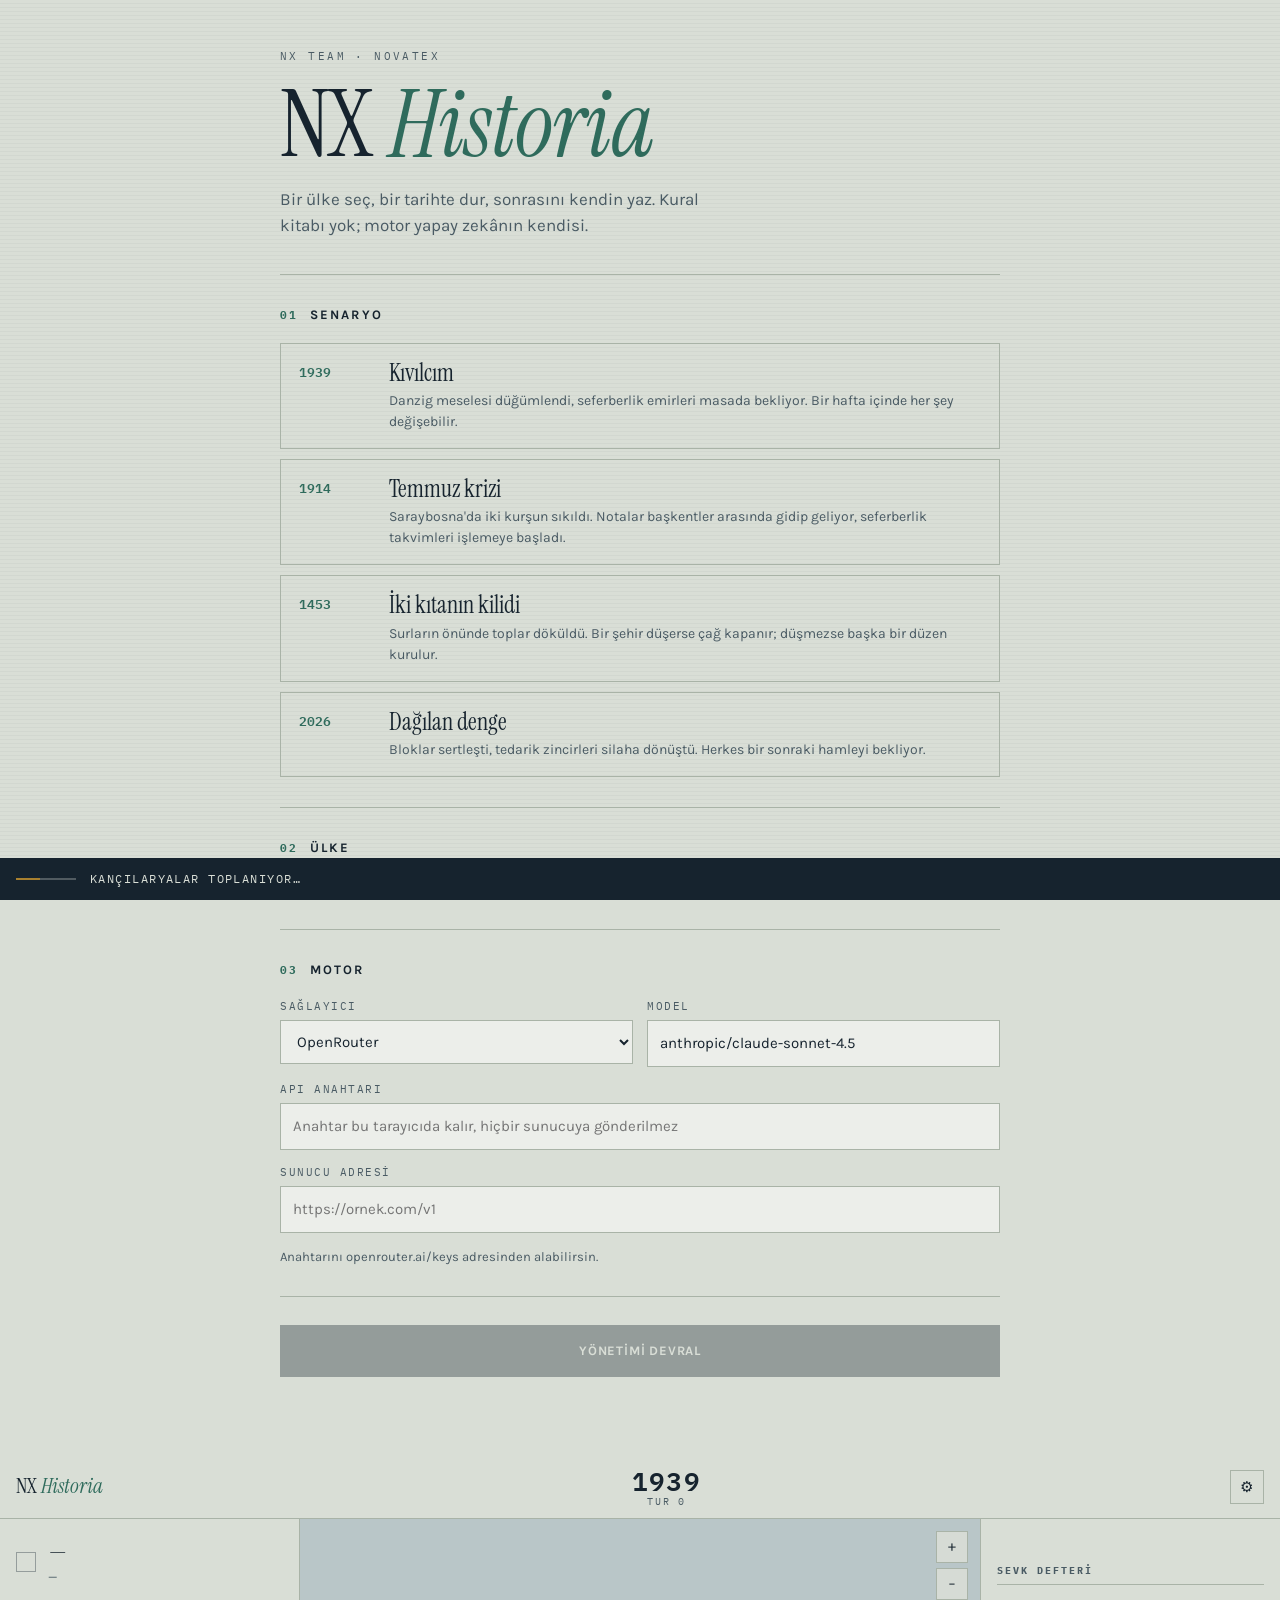
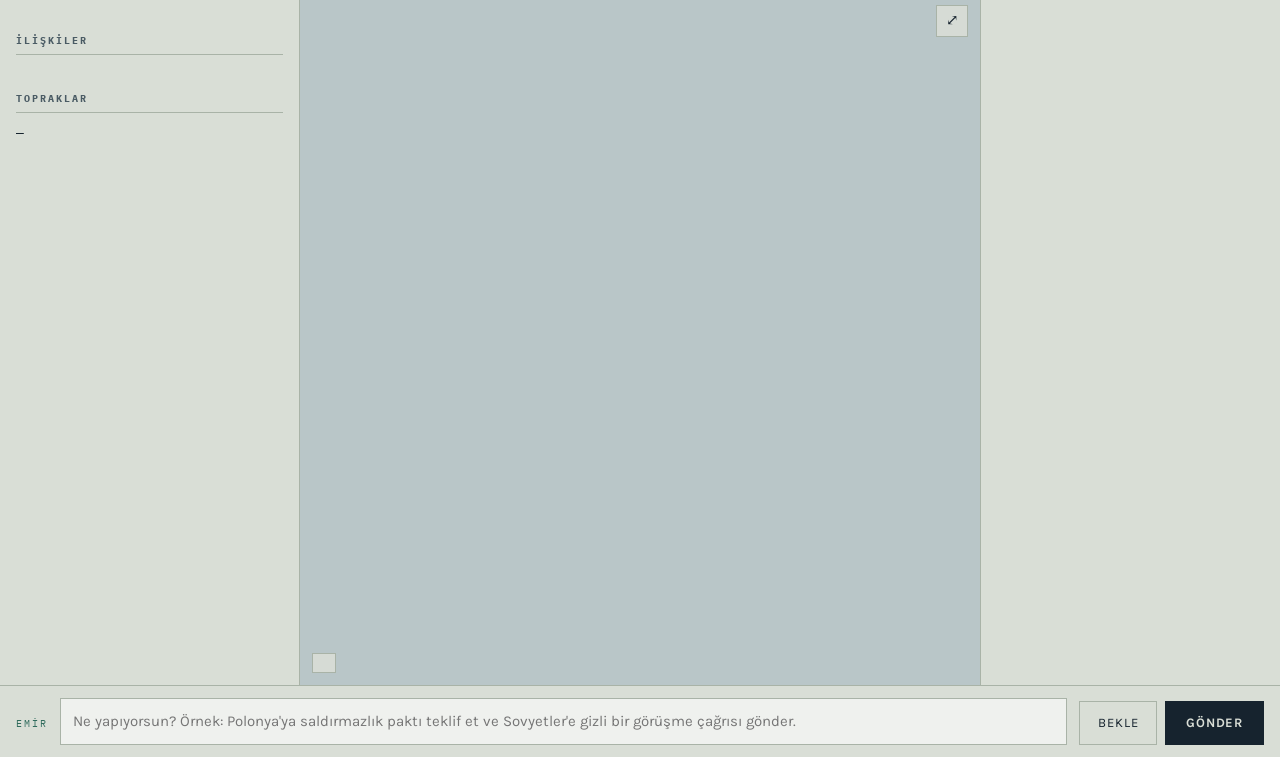
==== index.html @ 965f7575 "Initial commit" ====
<!DOCTYPE html>
<html lang="tr">
<head>
<meta charset="utf-8">
<meta name="viewport" content="width=device-width, initial-scale=1, viewport-fit=cover">
<title>NX Historia — Alternatif tarih kum havuzu</title>
<meta name="description" content="Bir ülke ve bir tarih seç, emirlerini kendi cümlelerinle yaz, dünyanın nasıl değiştiğini gör.">
<link rel="preconnect" href="https://fonts.googleapis.com">
<link rel="preconnect" href="https://fonts.gstatic.com" crossorigin>
<link href="https://fonts.googleapis.com/css2?family=Instrument+Serif:ital@0;1&family=Karla:wght@400;500;700&family=IBM+Plex+Mono:wght@400;500;600&display=swap" rel="stylesheet">
<link rel="stylesheet" href="assets/css/style.css">
</head>
<body>

<div id="setup" class="setup">
  <div class="setup-inner">
    <header class="setup-head">
      <p class="eyebrow">NX Team · Novatex</p>
      <h1 class="wordmark">NX <em>Historia</em></h1>
      <p class="lede">Bir ülke seç, bir tarihte dur, sonrasını kendin yaz. Kural kitabı yok; motor yapay zekânın kendisi.</p>
    </header>

    <section class="setup-block">
      <h2 class="block-title"><span class="block-index">01</span> Senaryo</h2>
      <div id="scenarioList" class="scenario-list"></div>
    </section>

    <section class="setup-block">
      <h2 class="block-title"><span class="block-index">02</span> Ülke</h2>
      <div id="nationList" class="nation-list"></div>
    </section>

    <section class="setup-block">
      <h2 class="block-title"><span class="block-index">03</span> Motor</h2>
      <div class="field-row">
        <label class="field">
          <span class="field-label">Sağlayıcı</span>
          <select id="providerSelect"></select>
        </label>
        <label class="field">
          <span class="field-label">Model</span>
          <input id="modelInput" type="text" spellcheck="false" autocomplete="off">
        </label>
      </div>
      <label class="field">
        <span class="field-label">API anahtarı</span>
        <input id="apiKeyInput" type="password" spellcheck="false" autocomplete="off" placeholder="Anahtar bu tarayıcıda kalır, hiçbir sunucuya gönderilmez">
      </label>
      <label class="field" id="baseUrlField" hidden>
        <span class="field-label">Sunucu adresi</span>
        <input id="baseUrlInput" type="text" spellcheck="false" autocomplete="off" placeholder="https://ornek.com/v1">
      </label>
      <p id="providerHint" class="hint"></p>
    </section>

    <button id="startButton" class="primary" disabled>Yönetimi devral</button>
    <p id="setupError" class="error" hidden></p>
  </div>
</div>

<main id="game" class="game" hidden>
  <header class="topbar">
    <button class="wordmark-small" id="homeButton" type="button">NX <em>Historia</em></button>
    <div class="clock">
      <span class="clock-year" id="yearLabel">1939</span>
      <span class="clock-turn" id="turnLabel">Tur 0</span>
    </div>
    <div class="topbar-actions">
      <button id="dossierTab" class="tab" type="button">Dosya</button>
      <button id="mapTab" class="tab is-active" type="button">Harita</button>
      <button id="feedTab" class="tab" type="button">Sevkler</button>
      <button id="settingsButton" class="icon-button" type="button" aria-label="Motor ayarları">⚙</button>
    </div>
  </header>

  <div class="stage">
    <aside class="rail rail-left" id="dossierPanel">
      <div class="dossier-head">
        <span class="swatch" id="playerSwatch"></span>
        <div>
          <h2 id="playerName">—</h2>
          <p id="playerLeader" class="sub">—</p>
        </div>
      </div>
      <div class="gauges" id="gauges"></div>
      <h3 class="rail-title">İlişkiler</h3>
      <ul class="relations" id="relations"></ul>
      <h3 class="rail-title">Topraklar</h3>
      <p class="territory-count" id="territoryCount">—</p>
    </aside>

    <section class="map-wrap" id="mapPanel">
      <div id="mapHost" class="map-host"></div>
      <div class="map-legend" id="mapLegend"></div>
      <div class="map-controls">
        <button type="button" data-zoom="in" aria-label="Yakınlaş">+</button>
        <button type="button" data-zoom="out" aria-label="Uzaklaş">−</button>
        <button type="button" data-zoom="reset" aria-label="Sığdır">⤢</button>
      </div>
      <div class="map-tooltip" id="mapTooltip" hidden></div>
    </section>

    <aside class="rail rail-right" id="feedPanel">
      <h3 class="rail-title">Sevk defteri</h3>
      <div class="feed" id="feed"></div>
    </aside>
  </div>

  <form class="console" id="commandForm">
    <div class="console-mark">EMİR</div>
    <textarea id="commandInput" rows="1" placeholder="Ne yapıyorsun? Örnek: Polonya'ya saldırmazlık paktı teklif et ve Sovyetler'e gizli bir görüşme çağrısı gönder." spellcheck="false"></textarea>
    <div class="console-actions">
      <button type="button" id="waitButton" class="ghost">Bekle</button>
      <button type="submit" id="sendButton" class="primary compact">Gönder</button>
    </div>
  </form>

  <div class="thinking" id="thinking" hidden>
    <div class="thinking-bar"></div>
    <span id="thinkingLabel">Kançılaryalar toplanıyor…</span>
  </div>
</main>

<dialog id="settingsDialog" class="dialog">
  <h2>Motor ayarları</h2>
  <label class="field">
    <span class="field-label">Sağlayıcı</span>
    <select id="settingsProvider"></select>
  </label>
  <label class="field">
    <span class="field-label">Model</span>
    <input id="settingsModel" type="text" spellcheck="false">
  </label>
  <label class="field">
    <span class="field-label">API anahtarı</span>
    <input id="settingsKey" type="password" spellcheck="false">
  </label>
  <label class="field" id="settingsBaseField" hidden>
    <span class="field-label">Sunucu adresi</span>
    <input id="settingsBaseUrl" type="text" spellcheck="false">
  </label>
  <div class="dialog-actions">
    <button type="button" id="resetGame" class="ghost danger">Oyunu bitir</button>
    <button type="button" id="settingsSave" class="primary compact">Kaydet</button>
  </div>
</dialog>

<script type="module" src="assets/js/app.js"></script>
</body>
</html>
---- assets/css/style.css ----
:root {
  --paper: #d9ded6;
  --paper-deep: #c7cec3;
  --paper-line: #a9b3a7;
  --ink: #16232e;
  --ink-soft: #4a5b64;
  --verdigris: #2f6b5c;
  --oxide: #a6402f;
  --brass: #a8802f;
  --sea: #b9c6c8;
  --display: "Instrument Serif", Georgia, serif;
  --body: "Karla", system-ui, sans-serif;
  --mono: "IBM Plex Mono", ui-monospace, monospace;
  --rail: 300px;
}

* { box-sizing: border-box; }

html, body {
  margin: 0;
  height: 100%;
  background: var(--paper);
  color: var(--ink);
  font-family: var(--body);
  font-size: 15px;
  line-height: 1.5;
}

body {
  background-image:
    repeating-linear-gradient(0deg, rgba(22, 35, 46, 0.035) 0 1px, transparent 1px 4px);
}

button, input, select, textarea {
  font: inherit;
  color: inherit;
}

.eyebrow {
  font-family: var(--mono);
  font-size: 11px;
  letter-spacing: 0.22em;
  text-transform: uppercase;
  color: var(--ink-soft);
  margin: 0 0 18px;
}

.wordmark {
  font-family: var(--display);
  font-size: clamp(46px, 11vw, 92px);
  line-height: 0.92;
  font-weight: 400;
  margin: 0;
  letter-spacing: -0.01em;
}

.wordmark em {
  font-style: italic;
  color: var(--verdigris);
}

.lede {
  max-width: 46ch;
  margin: 20px 0 0;
  font-size: 17px;
  color: var(--ink-soft);
}

.setup {
  min-height: 100%;
  display: flex;
  justify-content: center;
  padding: 48px 20px 80px;
}

.setup-inner {
  width: 100%;
  max-width: 720px;
}

.setup-head {
  padding-bottom: 36px;
  border-bottom: 1px solid var(--paper-line);
}

.setup-block {
  padding: 30px 0;
  border-bottom: 1px solid var(--paper-line);
}

.block-title {
  font-family: var(--body);
  font-size: 13px;
  font-weight: 700;
  letter-spacing: 0.16em;
  text-transform: uppercase;
  margin: 0 0 18px;
  display: flex;
  align-items: baseline;
  gap: 12px;
}

.block-index {
  font-family: var(--mono);
  font-size: 11px;
  color: var(--verdigris);
}

.scenario-list {
  display: grid;
  gap: 10px;
}

.scenario-card {
  text-align: left;
  background: transparent;
  border: 1px solid var(--paper-line);
  padding: 16px 18px;
  cursor: pointer;
  display: grid;
  grid-template-columns: 74px 1fr;
  gap: 16px;
  align-items: start;
  transition: border-color 0.15s, background 0.15s;
}

.scenario-card:hover { border-color: var(--ink); }

.scenario-card.is-active {
  border-color: var(--verdigris);
  background: rgba(47, 107, 92, 0.09);
}

.scenario-year {
  font-family: var(--mono);
  font-size: 13px;
  font-weight: 600;
  color: var(--verdigris);
  padding-top: 3px;
}

.scenario-card h3 {
  font-family: var(--display);
  font-weight: 400;
  font-size: 24px;
  margin: 0 0 4px;
  line-height: 1.1;
}

.scenario-card p {
  margin: 0;
  font-size: 14px;
  color: var(--ink-soft);
}

.nation-list {
  display: flex;
  flex-wrap: wrap;
  gap: 8px;
}

.nation-chip {
  background: transparent;
  border: 1px solid var(--paper-line);
  padding: 8px 14px 8px 10px;
  cursor: pointer;
  display: inline-flex;
  align-items: center;
  gap: 9px;
  font-size: 14px;
}

.nation-chip:hover { border-color: var(--ink); }

.nation-chip.is-active {
  border-color: var(--ink);
  background: var(--ink);
  color: var(--paper);
}

.swatch {
  width: 12px;
  height: 12px;
  display: inline-block;
  border: 1px solid rgba(22, 35, 46, 0.35);
  flex: none;
}

.field {
  display: block;
  margin-bottom: 14px;
}

.field-row {
  display: flex;
  gap: 14px;
}

.field-row .field { flex: 1; min-width: 0; }

.field-label {
  display: block;
  font-family: var(--mono);
  font-size: 11px;
  letter-spacing: 0.14em;
  text-transform: uppercase;
  color: var(--ink-soft);
  margin-bottom: 6px;
}

input, select, textarea {
  width: 100%;
  background: rgba(255, 255, 255, 0.5);
  border: 1px solid var(--paper-line);
  padding: 11px 12px;
  border-radius: 0;
  font-size: 15px;
}

input:focus, select:focus, textarea:focus {
  outline: 2px solid var(--verdigris);
  outline-offset: -1px;
  border-color: var(--verdigris);
}

.hint {
  font-size: 13px;
  color: var(--ink-soft);
  margin: 4px 0 0;
}

.hint a { color: var(--verdigris); }

.primary {
  background: var(--ink);
  color: var(--paper);
  border: 1px solid var(--ink);
  padding: 15px 26px;
  cursor: pointer;
  font-weight: 700;
  letter-spacing: 0.06em;
  text-transform: uppercase;
  font-size: 13px;
  width: 100%;
  margin-top: 28px;
}

.primary.compact {
  width: auto;
  margin: 0;
  padding: 11px 20px;
}

.primary:disabled {
  opacity: 0.35;
  cursor: not-allowed;
}

.ghost {
  background: transparent;
  border: 1px solid var(--paper-line);
  padding: 11px 18px;
  cursor: pointer;
  font-size: 13px;
  letter-spacing: 0.06em;
  text-transform: uppercase;
}

.ghost:hover { border-color: var(--ink); }
.ghost.danger { color: var(--oxide); border-color: rgba(166, 64, 47, 0.5); }

.error {
  color: var(--oxide);
  font-size: 14px;
  margin-top: 14px;
  font-family: var(--mono);
}

.game {
  height: 100%;
  display: grid;
  grid-template-rows: auto 1fr auto;
}

.topbar {
  display: flex;
  align-items: center;
  gap: 16px;
  padding: 10px 16px;
  border-bottom: 1px solid var(--paper-line);
  background: var(--paper);
}

.wordmark-small {
  font-family: var(--display);
  font-size: 21px;
  background: none;
  border: 0;
  padding: 0;
  cursor: pointer;
}

.wordmark-small em { font-style: italic; color: var(--verdigris); }

.clock {
  margin-left: auto;
  text-align: center;
  line-height: 1;
}

.clock-year {
  font-family: var(--mono);
  font-size: 26px;
  font-weight: 600;
  letter-spacing: 0.04em;
  display: block;
}

.clock-turn {
  font-family: var(--mono);
  font-size: 10px;
  letter-spacing: 0.18em;
  text-transform: uppercase;
  color: var(--ink-soft);
}

.topbar-actions {
  margin-left: auto;
  display: flex;
  gap: 6px;
  align-items: center;
}

.tab {
  display: none;
  background: transparent;
  border: 1px solid var(--paper-line);
  padding: 7px 12px;
  font-size: 12px;
  letter-spacing: 0.08em;
  text-transform: uppercase;
  cursor: pointer;
}

.tab.is-active { background: var(--ink); color: var(--paper); border-color: var(--ink); }

.icon-button {
  background: transparent;
  border: 1px solid var(--paper-line);
  width: 34px;
  height: 34px;
  cursor: pointer;
  font-size: 15px;
}

.stage {
  display: grid;
  grid-template-columns: var(--rail) 1fr var(--rail);
  min-height: 0;
}

.rail {
  overflow-y: auto;
  padding: 18px 16px 24px;
  border-right: 1px solid var(--paper-line);
}

.rail-right { border-right: 0; border-left: 1px solid var(--paper-line); }

.rail-title {
  font-family: var(--mono);
  font-size: 10px;
  letter-spacing: 0.2em;
  text-transform: uppercase;
  color: var(--ink-soft);
  margin: 26px 0 10px;
  padding-bottom: 6px;
  border-bottom: 1px solid var(--paper-line);
}

.dossier-head {
  display: flex;
  gap: 12px;
  align-items: center;
}

.dossier-head .swatch { width: 20px; height: 20px; }

.dossier-head h2 {
  font-family: var(--display);
  font-weight: 400;
  font-size: 27px;
  margin: 0;
  line-height: 1.05;
}

.sub {
  margin: 2px 0 0;
  font-size: 13px;
  color: var(--ink-soft);
}

.gauges { margin-top: 20px; display: grid; gap: 13px; }

.gauge-label {
  display: flex;
  justify-content: space-between;
  font-family: var(--mono);
  font-size: 11px;
  letter-spacing: 0.1em;
  text-transform: uppercase;
  margin-bottom: 5px;
}

.gauge-track {
  height: 7px;
  background: rgba(22, 35, 46, 0.12);
}

.gauge-fill {
  height: 100%;
  background: var(--verdigris);
  transition: width 0.5s ease;
}

.gauge-fill.is-low { background: var(--oxide); }
.gauge-fill.is-mid { background: var(--brass); }

.relations {
  list-style: none;
  margin: 0;
  padding: 0;
  display: grid;
  gap: 7px;
}

.relations li {
  display: grid;
  grid-template-columns: 1fr auto;
  align-items: center;
  gap: 8px;
  font-size: 13px;
}

.relation-value {
  font-family: var(--mono);
  font-size: 12px;
  font-weight: 600;
}

.relation-value.is-friendly { color: var(--verdigris); }
.relation-value.is-hostile { color: var(--oxide); }

.territory-count {
  font-family: var(--mono);
  font-size: 13px;
  margin: 0;
}

.map-wrap {
  position: relative;
  overflow: hidden;
  background: var(--sea);
}

.map-host { width: 100%; height: 100%; }
.map-host svg { width: 100%; height: 100%; display: block; touch-action: none; cursor: grab; }
.map-host svg.is-dragging { cursor: grabbing; }

.land {
  fill: var(--paper-deep);
  stroke: rgba(22, 35, 46, 0.4);
  stroke-width: 0.35;
  vector-effect: non-scaling-stroke;
  transition: fill 0.6s ease;
}

.land.is-player { stroke: var(--ink); stroke-width: 0.9; }

@keyframes flash {
  0%, 100% { opacity: 1; }
  20%, 60% { opacity: 0.25; }
}

.land.is-changed {
  animation: flash 1.5s ease-out 2;
  stroke: var(--brass);
  stroke-width: 1.2;
}

.map-legend {
  position: absolute;
  left: 12px;
  bottom: 12px;
  background: rgba(217, 222, 214, 0.92);
  border: 1px solid var(--paper-line);
  padding: 9px 11px;
  display: grid;
  gap: 5px;
  max-height: 42%;
  overflow-y: auto;
  font-size: 12px;
}

.legend-row { display: flex; align-items: center; gap: 7px; }

.map-controls {
  position: absolute;
  right: 12px;
  top: 12px;
  display: grid;
  gap: 5px;
}

.map-controls button {
  width: 32px;
  height: 32px;
  background: rgba(217, 222, 214, 0.92);
  border: 1px solid var(--paper-line);
  cursor: pointer;
  font-size: 15px;
}

.map-tooltip {
  position: absolute;
  pointer-events: none;
  background: var(--ink);
  color: var(--paper);
  font-family: var(--mono);
  font-size: 11px;
  padding: 4px 8px;
  transform: translate(-50%, -140%);
  white-space: nowrap;
}

.feed { display: grid; gap: 14px; }

.dispatch {
  border: 1px solid var(--paper-line);
  background: rgba(255, 255, 255, 0.42);
  padding: 0 0 13px;
  position: relative;
}

.dispatch::before {
  content: "";
  display: block;
  height: 6px;
  background-image: radial-gradient(circle at 4px 3px, var(--paper) 2.4px, transparent 2.6px);
  background-size: 8px 6px;
  border-bottom: 1px solid var(--paper-line);
}

.dispatch-head {
  font-family: var(--mono);
  font-size: 10px;
  letter-spacing: 0.14em;
  text-transform: uppercase;
  color: var(--ink-soft);
  padding: 9px 13px 0;
  display: flex;
  justify-content: space-between;
  gap: 8px;
}

.dispatch h4 {
  font-family: var(--display);
  font-weight: 400;
  font-size: 20px;
  line-height: 1.15;
  margin: 6px 13px 5px;
}

.dispatch p {
  margin: 0 13px;
  font-size: 14px;
}

.dispatch.tone-war { border-left: 3px solid var(--oxide); }
.dispatch.tone-alliance { border-left: 3px solid var(--verdigris); }
.dispatch.tone-crisis { border-left: 3px solid var(--brass); }
.dispatch.tone-player { border-left: 3px solid var(--ink); background: rgba(22, 35, 46, 0.05); }

.console {
  display: flex;
  align-items: flex-end;
  gap: 12px;
  padding: 12px 16px;
  border-top: 1px solid var(--paper-line);
  background: var(--paper);
}

.console-mark {
  font-family: var(--mono);
  font-size: 10px;
  letter-spacing: 0.2em;
  color: var(--verdigris);
  padding-bottom: 14px;
}

.console textarea {
  resize: none;
  max-height: 148px;
  min-height: 46px;
  background: rgba(255, 255, 255, 0.6);
}

.console-actions { display: flex; gap: 8px; }

.thinking {
  position: fixed;
  left: 0;
  right: 0;
  bottom: 0;
  background: var(--ink);
  color: var(--paper);
  font-family: var(--mono);
  font-size: 12px;
  letter-spacing: 0.12em;
  text-transform: uppercase;
  padding: 12px 16px;
  display: flex;
  align-items: center;
  gap: 14px;
}

.thinking-bar {
  width: 60px;
  height: 2px;
  background: rgba(217, 222, 214, 0.3);
  position: relative;
  overflow: hidden;
  flex: none;
}

.thinking-bar::after {
  content: "";
  position: absolute;
  inset: 0;
  width: 40%;
  background: var(--brass);
  animation: sweep 1.1s linear infinite;
}

@keyframes sweep {
  from { transform: translateX(-100%); }
  to { transform: translateX(250%); }
}

.dialog {
  border: 1px solid var(--ink);
  background: var(--paper);
  padding: 24px;
  width: min(440px, 92vw);
  color: var(--ink);
}

.dialog::backdrop { background: rgba(22, 35, 46, 0.55); }

.dialog h2 {
  font-family: var(--display);
  font-weight: 400;
  font-size: 28px;
  margin: 0 0 18px;
}

.dialog-actions {
  display: flex;
  justify-content: space-between;
  gap: 10px;
  margin-top: 20px;
}

@media (prefers-reduced-motion: reduce) {
  * { animation: none !important; transition: none !important; }
}

@media (max-width: 900px) {
  .tab { display: inline-block; }
  .clock { display: none; }
  .stage { grid-template-columns: 1fr; }
  .rail { display: none; border: 0; }
  .rail.is-visible { display: block; }
  .map-wrap { display: none; }
  .map-wrap.is-visible { display: block; }
  .map-legend { max-height: 30%; }
  .console-mark { display: none; }
  .setup { padding: 32px 18px 60px; }
}
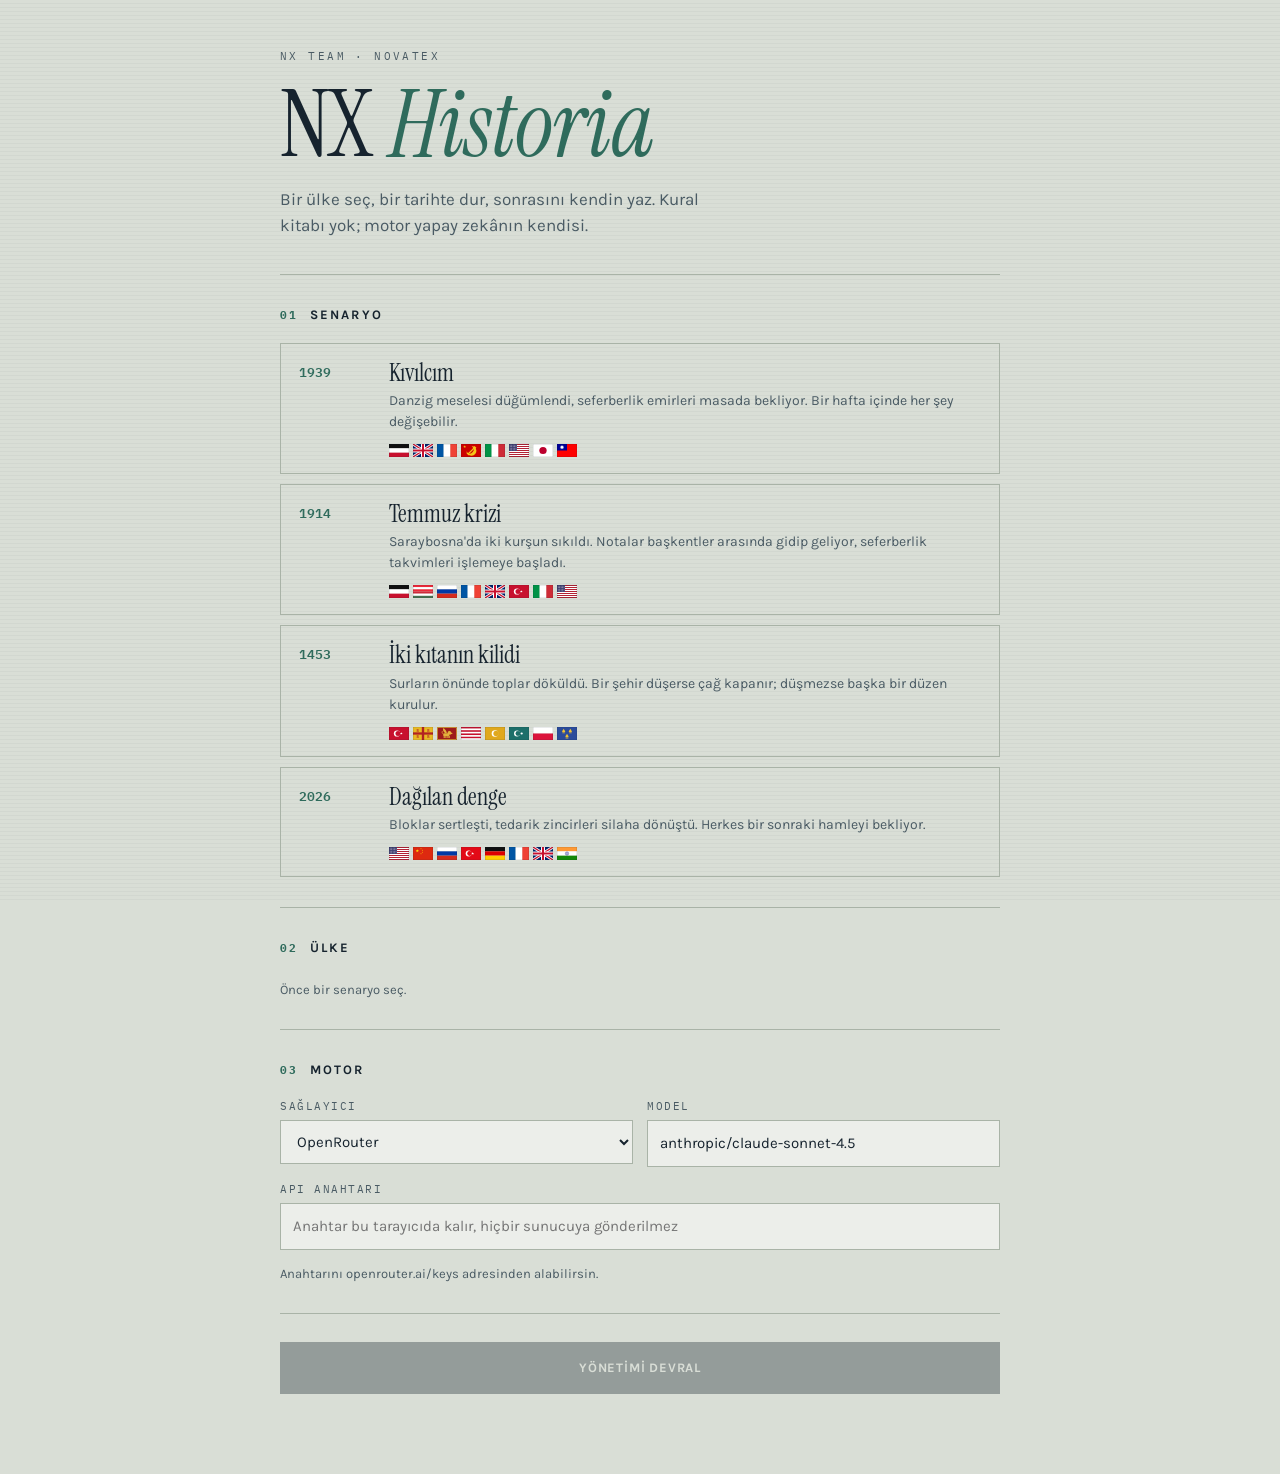
==== commit ade9d388: "Add vector flag set, fix hidden attribute override and map fill priority" ====
--- a/index.html
+++ b/index.html
@@ -8,6 +8,7 @@
 <link rel="preconnect" href="https://fonts.googleapis.com">
 <link rel="preconnect" href="https://fonts.gstatic.com" crossorigin>
 <link href="https://fonts.googleapis.com/css2?family=Instrument+Serif:ital@0;1&family=Karla:wght@400;500;700&family=IBM+Plex+Mono:wght@400;500;600&display=swap" rel="stylesheet">
+<link rel="icon" href="data:image/svg+xml,%3Csvg xmlns='http://www.w3.org/2000/svg' viewBox='0 0 60 60'%3E%3Crect width='60' height='60' fill='%2316232e'/%3E%3Ctext x='30' y='42' font-family='Georgia,serif' font-size='38' fill='%232f6b5c' text-anchor='middle'%3EH%3C/text%3E%3C/svg%3E">
 <link rel="stylesheet" href="assets/css/style.css">
 </head>
 <body>
@@ -61,6 +62,7 @@
 <main id="game" class="game" hidden>
   <header class="topbar">
     <button class="wordmark-small" id="homeButton" type="button">NX <em>Historia</em></button>
+    <div class="topbar-identity" id="topIdentity"></div>
     <div class="clock">
       <span class="clock-year" id="yearLabel">1939</span>
       <span class="clock-turn" id="turnLabel">Tur 0</span>
@@ -76,7 +78,7 @@
   <div class="stage">
     <aside class="rail rail-left" id="dossierPanel">
       <div class="dossier-head">
-        <span class="swatch" id="playerSwatch"></span>
+        <div id="playerFlag"></div>
         <div>
           <h2 id="playerName">—</h2>
           <p id="playerLeader" class="sub">—</p>
@@ -108,7 +110,7 @@
 
   <form class="console" id="commandForm">
     <div class="console-mark">EMİR</div>
-    <textarea id="commandInput" rows="1" placeholder="Ne yapıyorsun? Örnek: Polonya'ya saldırmazlık paktı teklif et ve Sovyetler'e gizli bir görüşme çağrısı gönder." spellcheck="false"></textarea>
+    <textarea id="commandInput" rows="1" placeholder="Ne yapıyorsun?" spellcheck="false"></textarea>
     <div class="console-actions">
       <button type="button" id="waitButton" class="ghost">Bekle</button>
       <button type="submit" id="sendButton" class="primary compact">Gönder</button>
--- a/assets/css/style.css
+++ b/assets/css/style.css
@@ -16,6 +16,8 @@
 
 * { box-sizing: border-box; }
 
+[hidden] { display: none !important; }
+
 html, body {
   margin: 0;
   height: 100%;
@@ -154,15 +156,15 @@
 }
 
 .nation-list {
-  display: flex;
-  flex-wrap: wrap;
+  display: grid;
+  grid-template-columns: repeat(auto-fill, minmax(190px, 1fr));
   gap: 8px;
 }
 
 .nation-chip {
-  background: transparent;
-  border: 1px solid var(--paper-line);
-  padding: 8px 14px 8px 10px;
+  background: rgba(255, 255, 255, 0.34);
+  border: 1px solid var(--paper-line);
+  padding: 7px 14px 7px 7px;
   cursor: pointer;
   display: inline-flex;
   align-items: center;
@@ -184,6 +186,37 @@
   display: inline-block;
   border: 1px solid rgba(22, 35, 46, 0.35);
   flex: none;
+}
+
+.flag {
+  width: 24px;
+  height: 16px;
+  display: block;
+  flex: none;
+  box-shadow: 0 1px 2px rgba(22, 35, 46, 0.28);
+}
+
+.flag-lg {
+  width: 46px;
+  height: 31px;
+}
+
+.flag-sm {
+  width: 18px;
+  height: 12px;
+}
+
+.scenario-flags {
+  display: flex;
+  gap: 4px;
+  margin-top: 12px;
+  flex-wrap: wrap;
+}
+
+.scenario-flags .flag {
+  width: 20px;
+  height: 13px;
+  box-shadow: none;
 }
 
 .field {
@@ -284,8 +317,9 @@
 
 .topbar {
   display: flex;
+  flex-wrap: wrap;
   align-items: center;
-  gap: 16px;
+  gap: 12px;
   padding: 10px 16px;
   border-bottom: 1px solid var(--paper-line);
   background: var(--paper);
@@ -302,6 +336,23 @@
 
 .wordmark-small em { font-style: italic; color: var(--verdigris); }
 
+.topbar-identity {
+  display: flex;
+  align-items: center;
+  gap: 9px;
+  font-weight: 700;
+  font-size: 14px;
+  padding-left: 14px;
+  border-left: 1px solid var(--paper-line);
+  min-width: 0;
+}
+
+.topbar-identity span {
+  overflow: hidden;
+  text-overflow: ellipsis;
+  white-space: nowrap;
+}
+
 .clock {
   margin-left: auto;
   text-align: center;
@@ -319,8 +370,7 @@
 .clock-turn {
   font-family: var(--mono);
   font-size: 10px;
-  letter-spacing: 0.18em;
-  text-transform: uppercase;
+  letter-spacing: 0.14em;
   color: var(--ink-soft);
 }
 
@@ -384,7 +434,7 @@
   align-items: center;
 }
 
-.dossier-head .swatch { width: 20px; height: 20px; }
+.dossier-head .flag { width: 46px; height: 31px; }
 
 .dossier-head h2 {
   font-family: var(--display);
@@ -442,6 +492,19 @@
   font-size: 13px;
 }
 
+.relation-name {
+  display: flex;
+  align-items: center;
+  gap: 8px;
+  min-width: 0;
+}
+
+.relation-name span {
+  overflow: hidden;
+  text-overflow: ellipsis;
+  white-space: nowrap;
+}
+
 .relation-value {
   font-family: var(--mono);
   font-size: 12px;
@@ -468,14 +531,13 @@
 .map-host svg.is-dragging { cursor: grabbing; }
 
 .land {
-  fill: var(--paper-deep);
   stroke: rgba(22, 35, 46, 0.4);
   stroke-width: 0.35;
   vector-effect: non-scaling-stroke;
   transition: fill 0.6s ease;
 }
 
-.land.is-player { stroke: var(--ink); stroke-width: 0.9; }
+.land.is-player { stroke: var(--ink); stroke-width: 1.4; }
 
 @keyframes flash {
   0%, 100% { opacity: 1; }
@@ -676,14 +738,21 @@
 }
 
 @media (max-width: 900px) {
-  .tab { display: inline-block; }
-  .clock { display: none; }
+  .tab { display: inline-block; flex: 1; }
+  .topbar-actions { order: 5; width: 100%; margin-left: 0; }
+  .clock { margin-left: auto; text-align: right; }
+  .clock-year { font-size: 19px; }
+  .wordmark-small { font-size: 18px; }
+  .topbar-identity { padding-left: 10px; }
+  .nation-list { grid-template-columns: 1fr; }
   .stage { grid-template-columns: 1fr; }
   .rail { display: none; border: 0; }
   .rail.is-visible { display: block; }
   .map-wrap { display: none; }
   .map-wrap.is-visible { display: block; }
-  .map-legend { max-height: 30%; }
+  .map-legend { max-height: 26%; font-size: 11px; padding: 7px 9px; gap: 4px; }
+  .map-legend .flag { width: 15px; height: 10px; }
+  .scenario-card { grid-template-columns: 52px 1fr; gap: 12px; padding: 14px; }
   .console-mark { display: none; }
   .setup { padding: 32px 18px 60px; }
 }
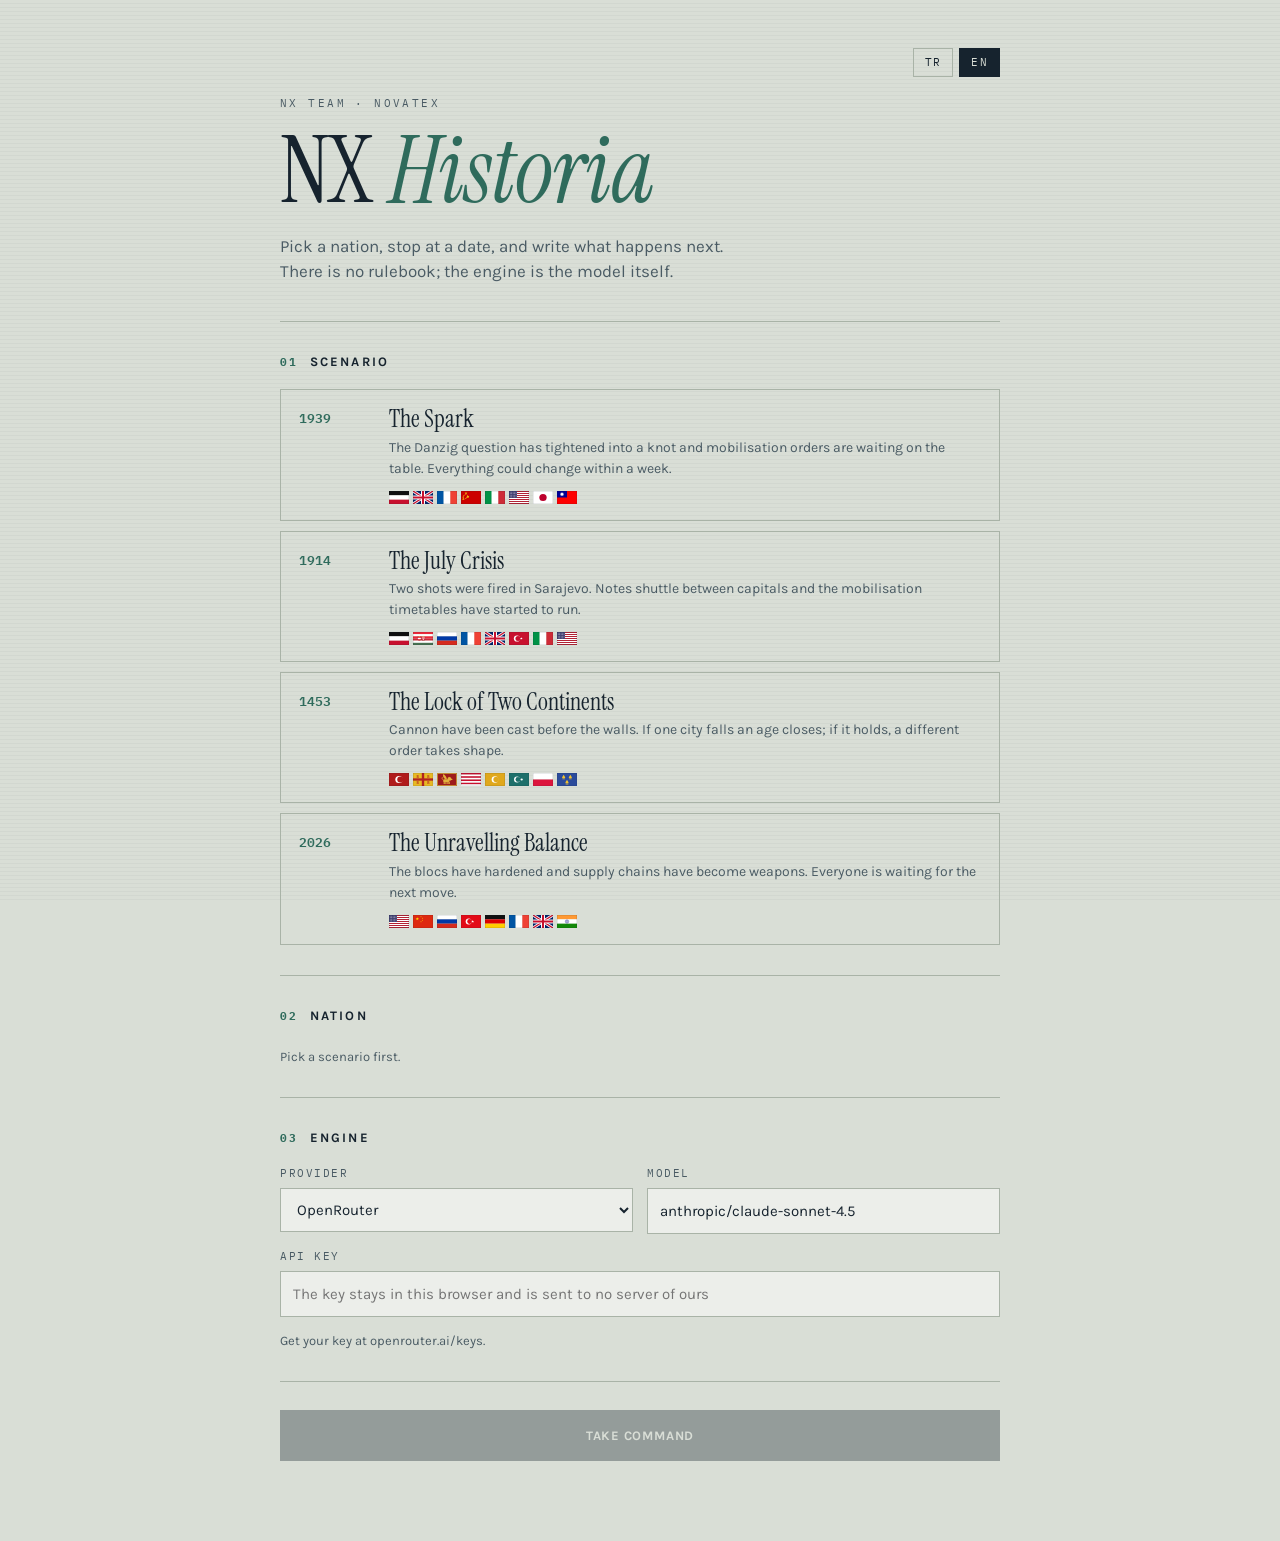
==== commit b6f30973: "Add Turkish and English versions, model listing tool, fix Soviet, Spanish, Austro-Hungarian, Ottoman" ====
--- a/index.html
+++ b/index.html
@@ -15,46 +15,47 @@
 
 <div id="setup" class="setup">
   <div class="setup-inner">
+    <div class="lang-switch" id="langSwitch"></div>
     <header class="setup-head">
-      <p class="eyebrow">NX Team · Novatex</p>
+      <p class="eyebrow" data-i18n="eyebrow">NX TEAM · NOVATEX</p>
       <h1 class="wordmark">NX <em>Historia</em></h1>
-      <p class="lede">Bir ülke seç, bir tarihte dur, sonrasını kendin yaz. Kural kitabı yok; motor yapay zekânın kendisi.</p>
+      <p class="lede" data-i18n="lede"></p>
     </header>
 
     <section class="setup-block">
-      <h2 class="block-title"><span class="block-index">01</span> Senaryo</h2>
+      <h2 class="block-title"><span class="block-index">01</span> <span data-i18n="blockScenario"></span></h2>
       <div id="scenarioList" class="scenario-list"></div>
     </section>
 
     <section class="setup-block">
-      <h2 class="block-title"><span class="block-index">02</span> Ülke</h2>
+      <h2 class="block-title"><span class="block-index">02</span> <span data-i18n="blockNation"></span></h2>
       <div id="nationList" class="nation-list"></div>
     </section>
 
     <section class="setup-block">
-      <h2 class="block-title"><span class="block-index">03</span> Motor</h2>
+      <h2 class="block-title"><span class="block-index">03</span> <span data-i18n="blockEngine"></span></h2>
       <div class="field-row">
         <label class="field">
-          <span class="field-label">Sağlayıcı</span>
+          <span class="field-label" data-i18n="fieldProvider"></span>
           <select id="providerSelect"></select>
         </label>
         <label class="field">
-          <span class="field-label">Model</span>
+          <span class="field-label" data-i18n="fieldModel"></span>
           <input id="modelInput" type="text" spellcheck="false" autocomplete="off">
         </label>
       </div>
       <label class="field">
-        <span class="field-label">API anahtarı</span>
-        <input id="apiKeyInput" type="password" spellcheck="false" autocomplete="off" placeholder="Anahtar bu tarayıcıda kalır, hiçbir sunucuya gönderilmez">
+        <span class="field-label" data-i18n="fieldApiKey"></span>
+        <input id="apiKeyInput" type="password" spellcheck="false" autocomplete="off" data-i18n-placeholder="apiKeyPlaceholder">
       </label>
       <label class="field" id="baseUrlField" hidden>
-        <span class="field-label">Sunucu adresi</span>
-        <input id="baseUrlInput" type="text" spellcheck="false" autocomplete="off" placeholder="https://ornek.com/v1">
+        <span class="field-label" data-i18n="fieldBaseUrl"></span>
+        <input id="baseUrlInput" type="text" spellcheck="false" autocomplete="off" data-i18n-placeholder="baseUrlPlaceholder">
       </label>
       <p id="providerHint" class="hint"></p>
     </section>
 
-    <button id="startButton" class="primary" disabled>Yönetimi devral</button>
+    <button id="startButton" class="primary" data-i18n="startButton" disabled></button>
     <p id="setupError" class="error" hidden></p>
   </div>
 </div>
@@ -68,10 +69,11 @@
       <span class="clock-turn" id="turnLabel">Tur 0</span>
     </div>
     <div class="topbar-actions">
-      <button id="dossierTab" class="tab" type="button">Dosya</button>
-      <button id="mapTab" class="tab is-active" type="button">Harita</button>
-      <button id="feedTab" class="tab" type="button">Sevkler</button>
-      <button id="settingsButton" class="icon-button" type="button" aria-label="Motor ayarları">⚙</button>
+      <button id="dossierTab" class="tab" type="button" data-i18n="tabDossier"></button>
+      <button id="mapTab" class="tab is-active" type="button" data-i18n="tabMap"></button>
+      <button id="feedTab" class="tab" type="button" data-i18n="tabFeed"></button>
+      <button id="languageButton" class="icon-button lang-button" type="button" data-i18n-label="languageLabel">EN</button>
+      <button id="settingsButton" class="icon-button" type="button" data-i18n-label="settingsLabel">⚙</button>
     </div>
   </header>
 
@@ -85,9 +87,9 @@
         </div>
       </div>
       <div class="gauges" id="gauges"></div>
-      <h3 class="rail-title">İlişkiler</h3>
+      <h3 class="rail-title" data-i18n="relationsTitle"></h3>
       <ul class="relations" id="relations"></ul>
-      <h3 class="rail-title">Topraklar</h3>
+      <h3 class="rail-title" data-i18n="territoriesTitle"></h3>
       <p class="territory-count" id="territoryCount">—</p>
     </aside>
 
@@ -95,55 +97,55 @@
       <div id="mapHost" class="map-host"></div>
       <div class="map-legend" id="mapLegend"></div>
       <div class="map-controls">
-        <button type="button" data-zoom="in" aria-label="Yakınlaş">+</button>
-        <button type="button" data-zoom="out" aria-label="Uzaklaş">−</button>
-        <button type="button" data-zoom="reset" aria-label="Sığdır">⤢</button>
+        <button type="button" data-zoom="in" data-i18n-label="zoomIn">+</button>
+        <button type="button" data-zoom="out" data-i18n-label="zoomOut">−</button>
+        <button type="button" data-zoom="reset" data-i18n-label="zoomReset">⤢</button>
       </div>
       <div class="map-tooltip" id="mapTooltip" hidden></div>
     </section>
 
     <aside class="rail rail-right" id="feedPanel">
-      <h3 class="rail-title">Sevk defteri</h3>
+      <h3 class="rail-title" data-i18n="feedTitle"></h3>
       <div class="feed" id="feed"></div>
     </aside>
   </div>
 
   <form class="console" id="commandForm">
-    <div class="console-mark">EMİR</div>
-    <textarea id="commandInput" rows="1" placeholder="Ne yapıyorsun?" spellcheck="false"></textarea>
+    <div class="console-mark" data-i18n="consoleMark"></div>
+    <textarea id="commandInput" rows="1" data-i18n-placeholder="commandPlaceholder" spellcheck="false"></textarea>
     <div class="console-actions">
-      <button type="button" id="waitButton" class="ghost">Bekle</button>
-      <button type="submit" id="sendButton" class="primary compact">Gönder</button>
+      <button type="button" id="waitButton" class="ghost" data-i18n="waitButton"></button>
+      <button type="submit" id="sendButton" class="primary compact" data-i18n="sendButton"></button>
     </div>
   </form>
 
   <div class="thinking" id="thinking" hidden>
     <div class="thinking-bar"></div>
-    <span id="thinkingLabel">Kançılaryalar toplanıyor…</span>
+    <span id="thinkingLabel"></span>
   </div>
 </main>
 
 <dialog id="settingsDialog" class="dialog">
-  <h2>Motor ayarları</h2>
+  <h2 data-i18n="settingsTitle"></h2>
   <label class="field">
-    <span class="field-label">Sağlayıcı</span>
+    <span class="field-label" data-i18n="fieldProvider"></span>
     <select id="settingsProvider"></select>
   </label>
   <label class="field">
-    <span class="field-label">Model</span>
+    <span class="field-label" data-i18n="fieldModel"></span>
     <input id="settingsModel" type="text" spellcheck="false">
   </label>
   <label class="field">
-    <span class="field-label">API anahtarı</span>
+    <span class="field-label" data-i18n="fieldApiKey"></span>
     <input id="settingsKey" type="password" spellcheck="false">
   </label>
   <label class="field" id="settingsBaseField" hidden>
-    <span class="field-label">Sunucu adresi</span>
+    <span class="field-label" data-i18n="fieldBaseUrl"></span>
     <input id="settingsBaseUrl" type="text" spellcheck="false">
   </label>
   <div class="dialog-actions">
-    <button type="button" id="resetGame" class="ghost danger">Oyunu bitir</button>
-    <button type="button" id="settingsSave" class="primary compact">Kaydet</button>
+    <button type="button" id="resetGame" class="ghost danger" data-i18n="endGame"></button>
+    <button type="button" id="settingsSave" class="primary compact" data-i18n="saveButton"></button>
   </div>
 </dialog>
 
--- a/assets/css/style.css
+++ b/assets/css/style.css
@@ -756,3 +756,32 @@
   .console-mark { display: none; }
   .setup { padding: 32px 18px 60px; }
 }
+
+.lang-switch {
+  display: flex;
+  gap: 6px;
+  justify-content: flex-end;
+  margin-bottom: 18px;
+}
+
+.lang-option {
+  background: transparent;
+  border: 1px solid var(--paper-line);
+  padding: 5px 11px;
+  font-family: var(--mono);
+  font-size: 11px;
+  letter-spacing: 0.12em;
+  cursor: pointer;
+}
+
+.lang-option.is-active {
+  background: var(--ink);
+  color: var(--paper);
+  border-color: var(--ink);
+}
+
+.lang-button {
+  font-family: var(--mono);
+  font-size: 11px;
+  letter-spacing: 0.08em;
+}
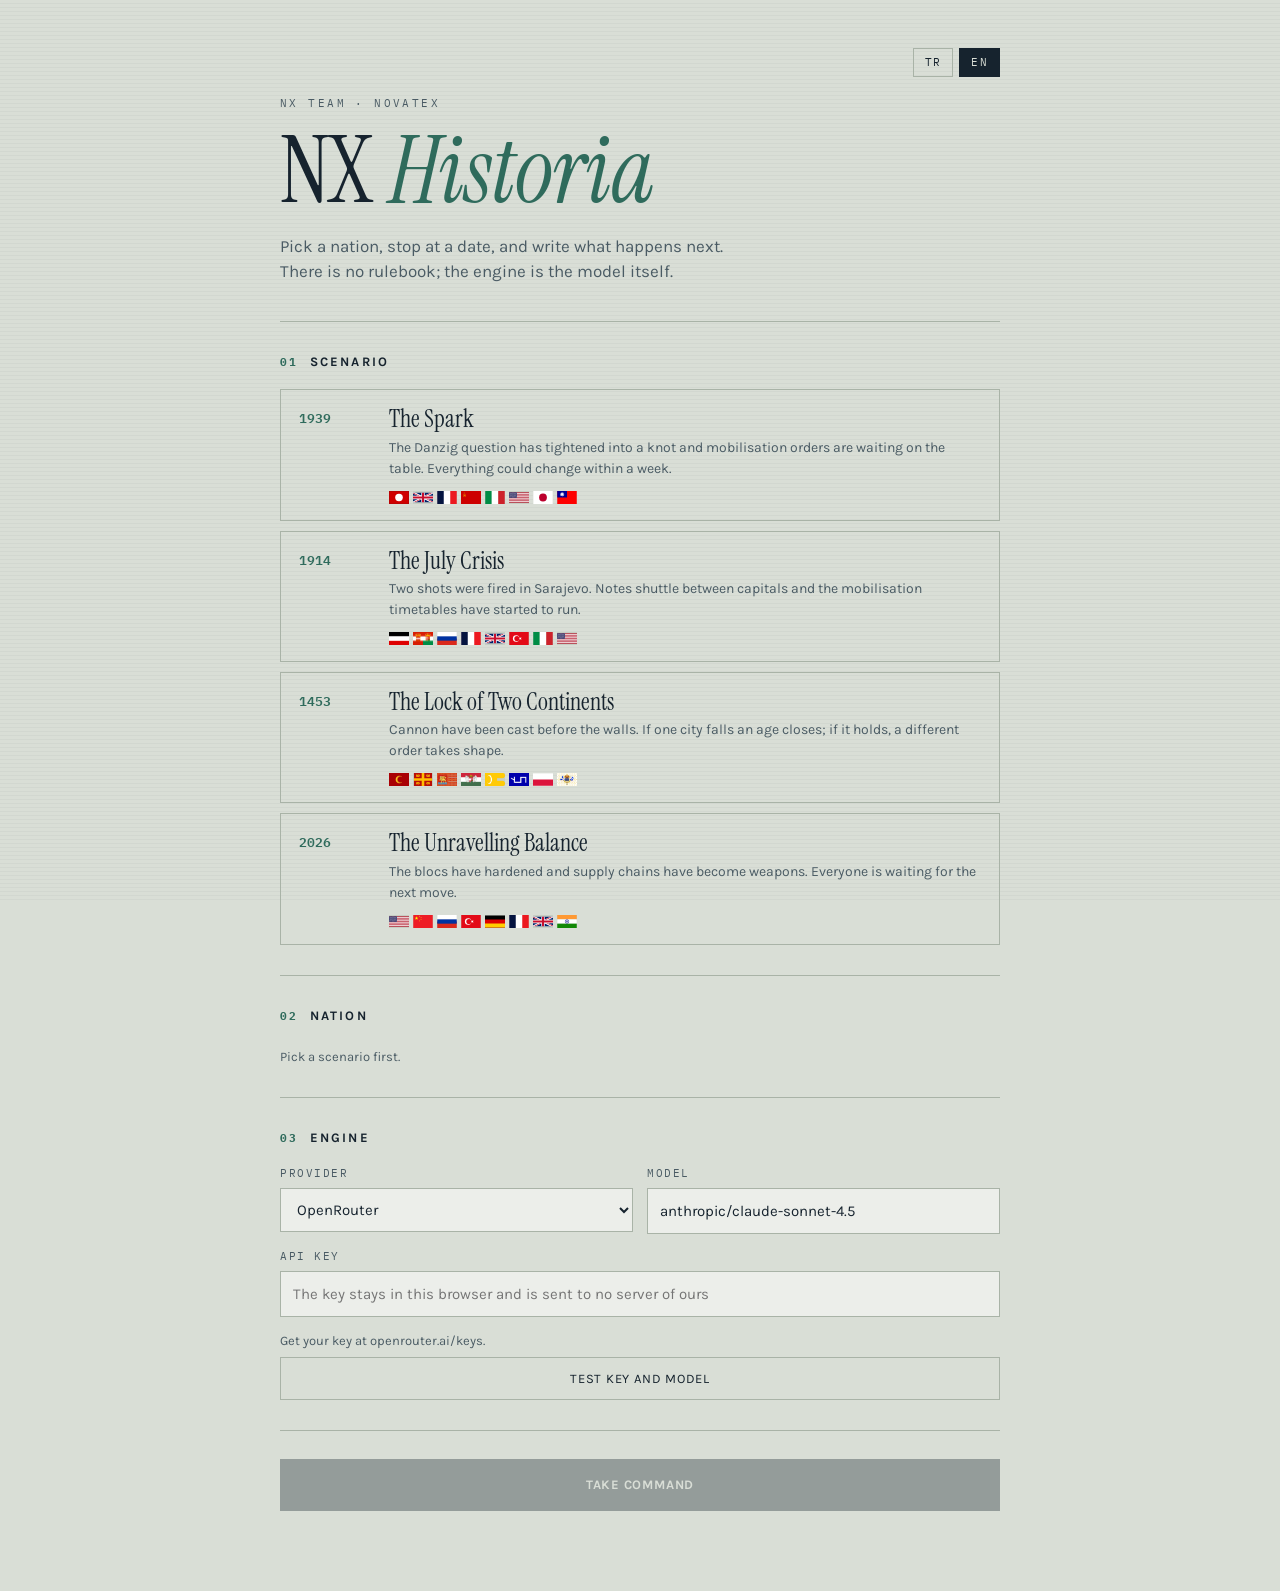
==== commit 416c019d: "Add historical region layer, key and model test with pricing list, block start until model verified" ====
--- a/index.html
+++ b/index.html
@@ -53,6 +53,15 @@
         <input id="baseUrlInput" type="text" spellcheck="false" autocomplete="off" data-i18n-placeholder="baseUrlPlaceholder">
       </label>
       <p id="providerHint" class="hint"></p>
+      <button type="button" id="testButton" class="ghost wide" data-i18n="testButton"></button>
+      <p id="testResult" class="test-result" hidden></p>
+      <div id="modelPanel" class="model-panel" hidden>
+        <div class="model-panel-head">
+          <h3 data-i18n="modelsTitle"></h3>
+          <input type="search" id="modelSearch" data-i18n-placeholder="modelSearch" spellcheck="false">
+        </div>
+        <div id="modelList" class="model-list"></div>
+      </div>
     </section>
 
     <button id="startButton" class="primary" data-i18n="startButton" disabled></button>
--- a/assets/css/style.css
+++ b/assets/css/style.css
@@ -193,7 +193,9 @@
   height: 16px;
   display: block;
   flex: none;
-  box-shadow: 0 1px 2px rgba(22, 35, 46, 0.28);
+  object-fit: fill;
+  background: var(--paper-deep);
+  box-shadow: 0 0 0 0.5px rgba(22, 35, 46, 0.35), 0 1px 2px rgba(22, 35, 46, 0.24);
 }
 
 .flag-lg {
@@ -523,21 +525,39 @@
 .map-wrap {
   position: relative;
   overflow: hidden;
-  background: var(--sea);
+  background: var(--paper);
 }
 
 .map-host { width: 100%; height: 100%; }
 .map-host svg { width: 100%; height: 100%; display: block; touch-action: none; cursor: grab; }
 .map-host svg.is-dragging { cursor: grabbing; }
 
+.sphere {
+  fill: #a9bfc4;
+  stroke: rgba(22, 35, 46, 0.45);
+  stroke-width: 1;
+  vector-effect: non-scaling-stroke;
+}
+
+.graticule {
+  fill: none;
+  stroke: rgba(22, 35, 46, 0.16);
+  stroke-width: 0.5;
+  vector-effect: non-scaling-stroke;
+}
+
 .land {
-  stroke: rgba(22, 35, 46, 0.4);
-  stroke-width: 0.35;
+  stroke: rgba(22, 35, 46, 0.45);
+  stroke-width: 0.5;
   vector-effect: non-scaling-stroke;
   transition: fill 0.6s ease;
 }
 
-.land.is-player { stroke: var(--ink); stroke-width: 1.4; }
+.land.is-player { stroke: var(--ink); stroke-width: 1.6; }
+
+.land.region { stroke-width: 0.4; }
+
+.land.region.is-player { stroke-width: 0.9; }
 
 @keyframes flash {
   0%, 100% { opacity: 1; }
@@ -750,7 +770,7 @@
   .rail.is-visible { display: block; }
   .map-wrap { display: none; }
   .map-wrap.is-visible { display: block; }
-  .map-legend { max-height: 26%; font-size: 11px; padding: 7px 9px; gap: 4px; }
+  .map-legend { max-height: 168px; font-size: 11px; padding: 7px 9px; gap: 4px; background: rgba(217, 222, 214, 0.9); }
   .map-legend .flag { width: 15px; height: 10px; }
   .scenario-card { grid-template-columns: 52px 1fr; gap: 12px; padding: 14px; }
   .console-mark { display: none; }
@@ -785,3 +805,94 @@
   font-size: 11px;
   letter-spacing: 0.08em;
 }
+
+.ghost.wide {
+  width: 100%;
+  margin-top: 6px;
+}
+
+.test-result {
+  font-family: var(--mono);
+  font-size: 12px;
+  margin: 10px 0 0;
+  padding: 9px 11px;
+  border-left: 3px solid var(--paper-line);
+  background: rgba(255, 255, 255, 0.45);
+}
+
+.test-result.is-ok { border-left-color: var(--verdigris); }
+.test-result.is-error { border-left-color: var(--oxide); color: var(--oxide); }
+.test-result.is-busy { border-left-color: var(--brass); }
+
+.model-panel {
+  margin-top: 16px;
+  border: 1px solid var(--paper-line);
+  background: rgba(255, 255, 255, 0.4);
+}
+
+.model-panel-head {
+  display: flex;
+  align-items: center;
+  gap: 10px;
+  padding: 10px 12px;
+  border-bottom: 1px solid var(--paper-line);
+}
+
+.model-panel-head h3 {
+  font-family: var(--mono);
+  font-size: 10px;
+  letter-spacing: 0.2em;
+  text-transform: uppercase;
+  color: var(--ink-soft);
+  margin: 0;
+  flex: none;
+}
+
+.model-panel-head input {
+  padding: 7px 9px;
+  font-size: 13px;
+}
+
+.model-list {
+  max-height: 260px;
+  overflow-y: auto;
+}
+
+.model-row {
+  display: grid;
+  grid-template-columns: 1fr auto;
+  gap: 10px;
+  align-items: center;
+  width: 100%;
+  text-align: left;
+  background: transparent;
+  border: 0;
+  border-bottom: 1px solid rgba(169, 179, 167, 0.5);
+  padding: 9px 12px;
+  cursor: pointer;
+}
+
+.model-row:hover { background: rgba(47, 107, 92, 0.09); }
+
+.model-row.is-active { background: var(--ink); color: var(--paper); }
+
+.model-id {
+  font-family: var(--mono);
+  font-size: 12px;
+  overflow: hidden;
+  text-overflow: ellipsis;
+  white-space: nowrap;
+}
+
+.model-price {
+  font-family: var(--mono);
+  font-size: 10px;
+  letter-spacing: 0.1em;
+  text-transform: uppercase;
+  white-space: nowrap;
+}
+
+.model-tag { font-weight: 600; }
+.model-tag.is-free { color: var(--verdigris); }
+.model-tag.is-paid { color: var(--brass); }
+.model-row.is-active .model-tag { color: var(--paper); }
